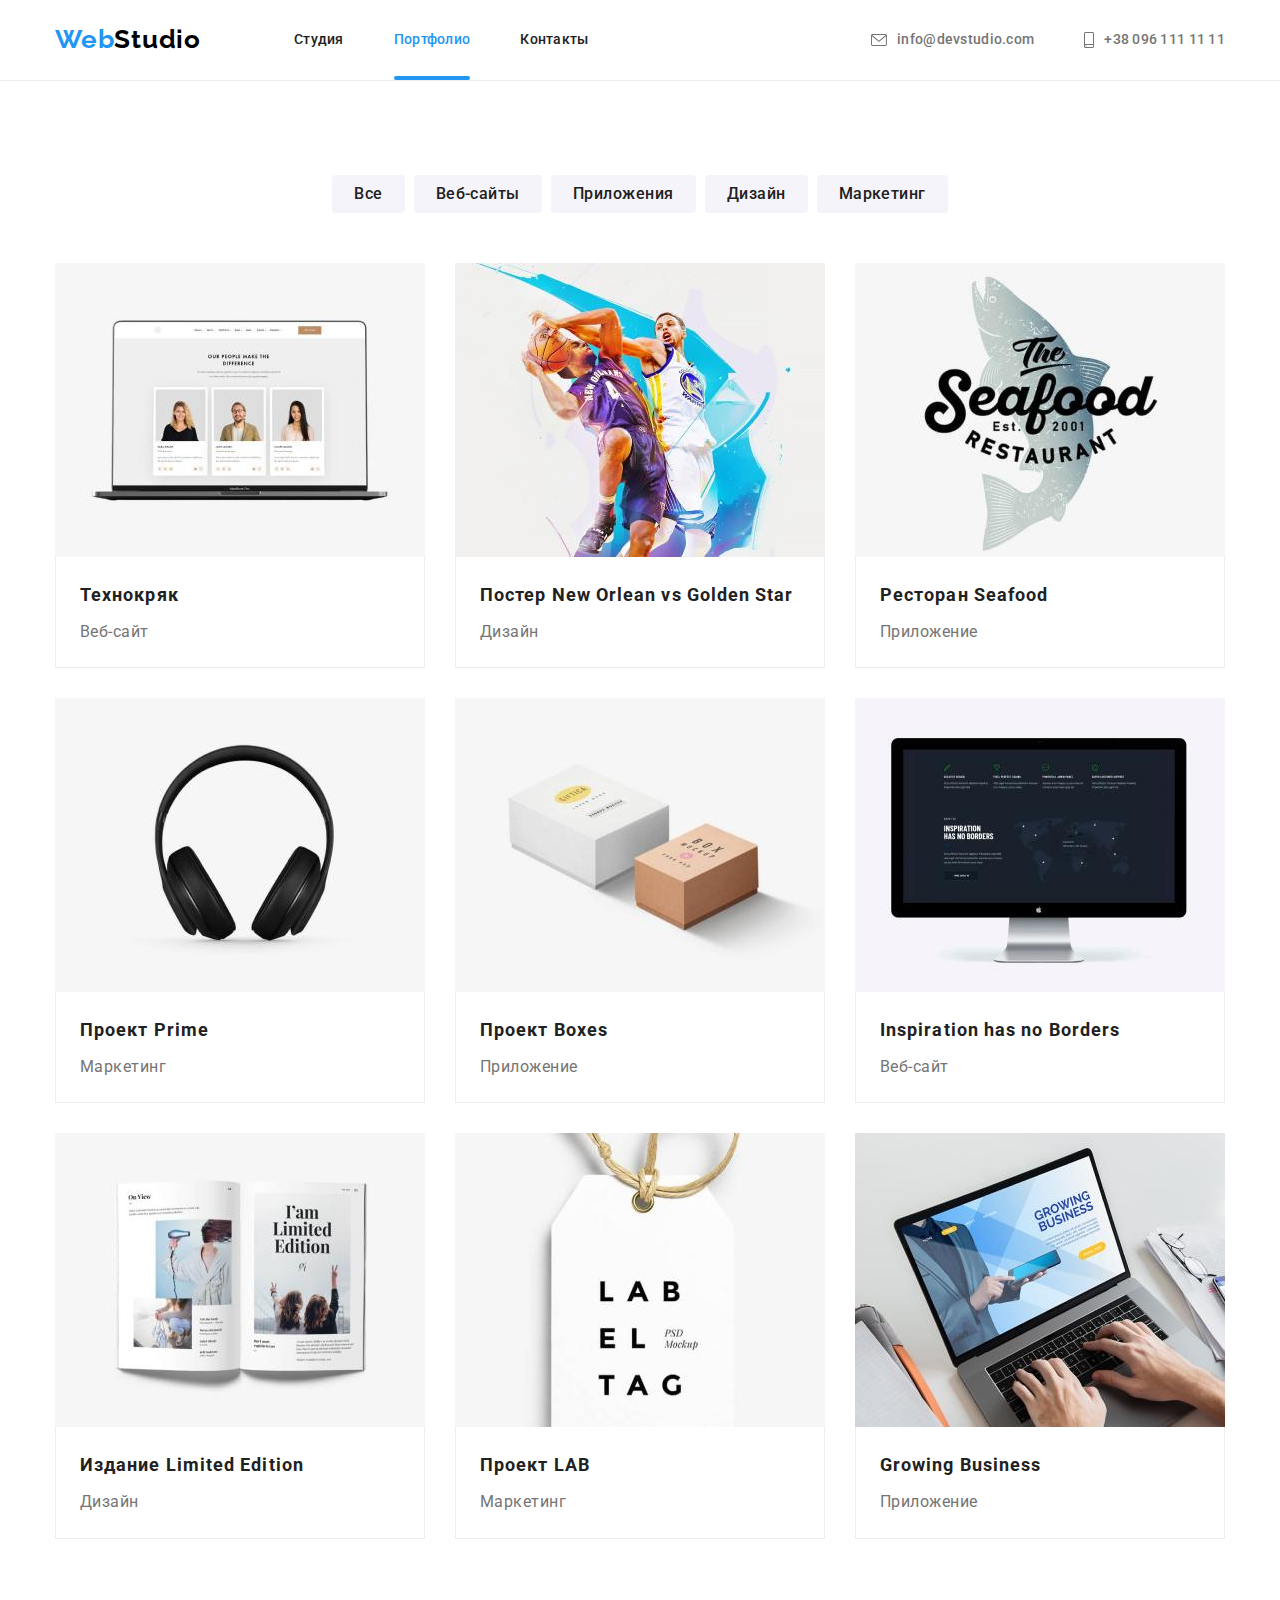
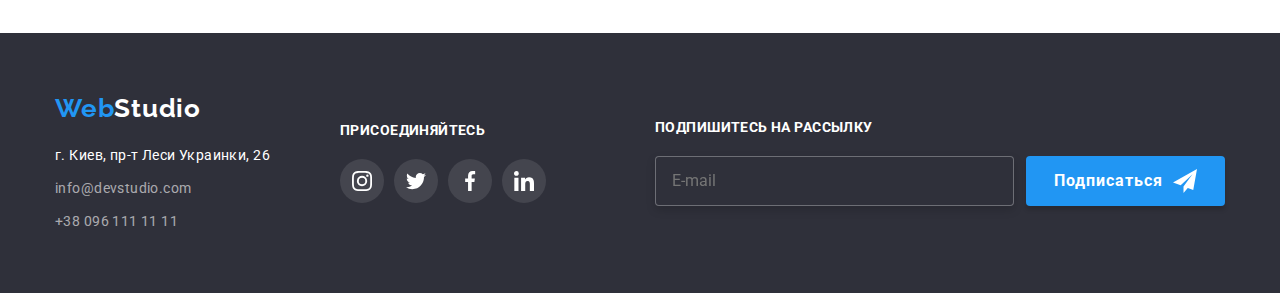
==== portfolio.html @ 4675b035 "create new repo" ====
<!DOCTYPE html>
<html lang="ru">
  <head>
    <meta charset="UTF-8" />
    <meta http-equiv="X-UA-Compatible" content="IE=edge" />
    <meta name="viewport" content="width=device-width, initial-scale=1.0" />
    <title>Портфолио</title>
    <link rel="preconnect" href="https://fonts.gstatic.com" />
    <link
      href="https://fonts.googleapis.com/css2?family=Raleway:wght@700&family=Roboto:wght@400;500;700;900&display=swap"
      rel="stylesheet"
    />
    <link
      rel="stylesheet"
      href="https://cdnjs.cloudflare.com/ajax/libs/modern-normalize/1.0.0/modern-normalize.min.css"
    />
    <link rel="stylesheet" href="./css/styles.css" />
  </head>

  <body>
    <!-- Шапка -->
    <header class="header">
      <!-- Логотип-посилання -->
      <div class="container header-container">
        <a class="logo" href="./index.html"
          ><span class="logo__span">Web</span>Studio</a
        >
        <!-- Навігаційна панель посиланнь -->
        <nav class="navigation">
          <ul class="navigation__list">
            <li class="navigation__item">
              <a class="navigation__link" href="./index.html">Студия</a>
            </li>
            <li class="navigation__item">
              <a
                class="navigation__link navigation__link__current"
                href="./portfolio.html"
                >Портфолио</a
              >
            </li>
            <li class="navigation__item">
              <a class="navigation__link" href="">Контакты</a>
            </li>
          </ul>
        </nav>
        <!-- список посиланнь на контакти -->
        <ul class="header-contacts__list">
          <li class="header-contacts__item">
            <a class="header-contacts__link" href="mailto:info@devstudio.com">
              <svg class="header-contacts__icon" width="16" height="12">
                <use href="./images/icons/icons.svg#icon-envelope"></use>
              </svg>
              info@devstudio.com
            </a>
          </li>
          <li class="header-contacts__item">
            <a class="header-contacts__link" href="tel:+380961111111">
              <svg class="header-contacts__icon" width="10" height="16">
                <use href="./images/icons/icons.svg#icon-smartphone"></use>
              </svg>
              +38 096 111 11 11
            </a>
          </li>
        </ul>
      </div>
    </header>
    <!-- Головний контент сторінки Портфоліо -->
    <main>
      <!-- Секція-Список фільтрів -->
      <section class="section">
        <div class="container">
          <h1 class="visually-hidden">Портфолио</h1>
          <h2 class="visually-hidden">Фильтры</h2>
          <ul class="filter-set">
            <li class="filter-set__item">
              <button type="button" class="filter-button">Все</button>
            </li>
            <li class="filter-set__item">
              <button type="button" class="filter-button">Веб-сайты</button>
            </li>
            <li class="filter-set__item">
              <button type="button" class="filter-button">Приложения</button>
            </li>
            <li class="filter-set__item">
              <button type="button" class="filter-button">Дизайн</button>
            </li>
            <li class="filter-set__item">
              <button type="button" class="filter-button">Маркетинг</button>
            </li>
          </ul>
          <h2 class="visually-hidden">Нашы продукты</h2>
          <ul class="products-set">
            <li class="products__card">
              <a class="products__link" href="">
                <div class="products__thumb">
                  <img
                    class="products__image"
                    src="./images/portfolio/products/product-1.jpg"
                    alt="Сайт на экране ноутбука"
                    width="370"
                    height="294"
                  />
                  <p class="products__overlay">
                    Технокряк это современная площадка распространения
                    коронавируса. Компании используют эту платформу для
                    цифрового шпионажа и атак на защищённые сервера конкурентов.
                  </p>
                </div>
                <div class="products__label">
                  <h3 class="products__title">Технокряк</h3>
                  <p class="products__text">Веб-сайт</p>
                </div>
              </a>
            </li>
            <li class="products__card">
              <a class="products__link" href="">
                <div class="products__thumb">
                  <img
                    class="products__image"
                    src="./images/portfolio/products/product-2.jpg"
                    alt="Игра в баскетбол"
                    width="370"
                    height="294"
                  />
                  <p class="products__overlay">
                    Lorem ipsum dolor, sit amet consectetur adipisicing elit.
                    Voluptas cumque blanditiis praesentium et aliquam error
                    dolor, voluptatum molestiae magnam?
                  </p>
                </div>
                <div class="products__label">
                  <h3 class="products__title">
                    Постер New Orlean vs Golden Star
                  </h3>
                  <p class="products__text">Дизайн</p>
                </div>
              </a>
            </li>
            <li class="products__card">
              <a class="products__link" href="">
                <div class="products__thumb">
                  <img
                    class="products__image"
                    src="./images/portfolio/products/product-3.jpg"
                    alt="Логотип ресторана морской еды"
                    width="370"
                    height="294"
                  />
                  <p class="products__overlay">
                    Lorem ipsum dolor, sit amet consectetur adipisicing elit.
                    Voluptas cumque blanditiis praesentium et aliquam error
                    dolor, voluptatum molestiae magnam?
                  </p>
                </div>
                <div class="products__label">
                  <h3 class="products__title">Ресторан Seafood</h3>
                  <p class="products__text">Приложение</p>
                </div>
              </a>
            </li>
            <li class="products__card">
              <a class="products__link" href="">
                <div class="products__thumb">
                  <img
                    class="products__image"
                    src="./images/portfolio/products/product-4.jpg"
                    alt="Чорные беспроводные наушники"
                    width="370"
                    height="294"
                  />
                  <p class="products__overlay">
                    Lorem ipsum dolor, sit amet consectetur adipisicing elit.
                    Voluptas cumque blanditiis praesentium et aliquam error
                    dolor, voluptatum molestiae magnam?
                  </p>
                </div>
                <div class="products__label">
                  <h3 class="products__title">Проект Prime</h3>
                  <p class="products__text">Маркетинг</p>
                </div>
              </a>
            </li>
            <li class="products__card">
              <a class="products__link" href="">
                <div class="products__thumb">
                  <img
                    class="products__image"
                    src="./images/portfolio/products/product-5.jpg"
                    alt="Большая белая коробка и маленькая коричневая коробка"
                    width="370"
                    height="294"
                  />
                  <p class="products__overlay">
                    Lorem ipsum dolor, sit amet consectetur adipisicing elit.
                    Voluptas cumque blanditiis praesentium et aliquam error
                    dolor, voluptatum molestiae magnam?
                  </p>
                </div>
                <div class="products__label">
                  <h3 class="products__title">Проект Boxes</h3>
                  <p class="products__text">Приложение</p>
                </div>
              </a>
            </li>
            <li class="products__card">
              <a class="products__link" href="">
                <div class="products__thumb">
                  <img
                    class="products__image"
                    src="./images/portfolio/products/product-6.jpg"
                    alt="Сайт на экране монитора"
                    width="370"
                    height="294"
                  />
                  <p class="products__overlay">
                    Lorem ipsum dolor, sit amet consectetur adipisicing elit.
                    Voluptas cumque blanditiis praesentium et aliquam error
                    dolor, voluptatum molestiae magnam?
                  </p>
                </div>
                <div class="products__label">
                  <h3 class="products__title">Inspiration has no Borders</h3>
                  <p class="products__text">Веб-сайт</p>
                </div>
              </a>
            </li>
            <li class="products__card">
              <a class="products__link" href="">
                <div class="products__thumb">
                  <img
                    class="products__image"
                    src="./images/portfolio/products/product-7.jpg"
                    alt="Пример дизайна на развороте книги"
                    width="370"
                    height="294"
                  />
                  <p class="products__overlay">
                    Lorem ipsum dolor, sit amet consectetur adipisicing elit.
                    Voluptas cumque blanditiis praesentium et aliquam error
                    dolor, voluptatum molestiae magnam?
                  </p>
                </div>
                <div class="products__label">
                  <h3 class="products__title">Издание Limited Edition</h3>
                  <p class="products__text">Дизайн</p>
                </div>
              </a>
            </li>
            <li class="products__card">
              <a class="products__link" href="">
                <div class="products__thumb">
                  <img
                    class="products__image"
                    src="./images/portfolio/products/product-8.jpg"
                    alt="Бирка с названием"
                    width="370"
                    height="294"
                  />
                  <p class="products__overlay">
                    Lorem ipsum dolor, sit amet consectetur adipisicing elit.
                    Voluptas cumque blanditiis praesentium et aliquam error
                    dolor, voluptatum molestiae magnam?
                  </p>
                </div>
                <div class="products__label">
                  <h3 class="products__title">Проект LAB</h3>
                  <p class="products__text">Маркетинг</p>
                </div>
              </a>
            </li>
            <li class="products__card">
              <a class="products__link" href="">
                <div class="products__thumb">
                  <img
                    class="products__image"
                    src="./images/portfolio/products/product-9.jpg"
                    alt="процес работы над дизайном на ноутбуке"
                    width="370"
                    height="294"
                  />
                  <p class="products__overlay">
                    Lorem ipsum dolor, sit amet consectetur adipisicing elit.
                    Voluptas cumque blanditiis praesentium et aliquam error
                    dolor, voluptatum molestiae magnam?
                  </p>
                </div>
                <div class="products__label">
                  <h3 class="products__title">Growing Business</h3>
                  <p class="products__text">Приложение</p>
                </div>
              </a>
            </li>
          </ul>
        </div>
      </section>
    </main>
    <footer class="footer">
      <div class="container footer-container">
        <div class="footer-address-container">
          <!-- Логотип-посилання -->
          <a class="logo footer-logo" href="./index.html">
            <span class="logo__span">Web</span>Studio
          </a>
          <!-- Контакти -->
          <address class="address">
            <!-- Поки список посиланнь на контакти -->
            <ul class="address__list">
              <li class="address__item">
                <p class="address__text">г. Киев, пр-т Леси Украинки, 26</p>
              </li>
              <li class="address__item">
                <a class="address__link" href="mailto:info@devstudio.com">
                  info@devstudio.com
                </a>
              </li>
              <li class="address__item">
                <a class="address__link" href="tel:+380961111111">
                  +38 096 111 11 11
                </a>
              </li>
            </ul>
          </address>
        </div>
        <div class="footer-socials-container">
          <b class="container__title">присоединяйтесь</b>
          <ul class="socials">
            <li class="socials__item">
              <a href="" class="socials__link footer-socials__link">
                <svg class="socials__icon" width="20" height="20">
                  <use href="./images/icons/icons.svg#icon-instagram"></use>
                </svg>
              </a>
            </li>
            <li class="socials__item">
              <a href="" class="socials__link footer-socials__link">
                <svg class="socials__icon" width="20" height="20">
                  <use href="./images/icons/icons.svg#icon-twitter"></use>
                </svg>
              </a>
            </li>
            <li class="socials__item">
              <a href="" class="socials__link footer-socials__link">
                <svg class="socials__icon" width="20" height="20">
                  <use href="./images/icons/icons.svg#icon-facebook"></use>
                </svg>
              </a>
            </li>
            <li class="socials__item">
              <a href="" class="socials__link footer-socials__link">
                <svg class="socials__icon" width="20" height="20">
                  <use href="./images/icons/icons.svg#icon-linkedin"></use>
                </svg>
              </a>
            </li>
          </ul>
        </div>
        <div class="footer-form-container">
          <b class="container__title">Подпишитесь на рассылку</b>
          <form class="footer-form">
            <input
              type="email"
              class="footer-form__input"
              name="email"
              placeholder="E-mail"
            />
            <button type="submit" class="main-button footer-submit-button">
              Подписаться
              <svg class="footer-submit-button__icon" width="24" height="24">
                <use href="./images/icons/icons.svg#icon-send"></use>
              </svg>
            </button>
          </form>
        </div>
      </div>
    </footer>
  </body>
</html>
---- css/styles.css ----
:root {
  --main-text-color: #212121;
  --main-bg-color: #ffffff;
  --accent-color: #2196f3;
  --secondary-text-color: #757575;
  --grid-list-item-margin: 15px;
}
body {
  font-family: 'Roboto', sans-serif;
  background-color: var(--main-bg-color);
  color: var(--main-text-color);
}
.visually-hidden {
  position: absolute;
  width: 1px;
  height: 1px;
  margin: -1px;
  padding: 0;
  clip: rect(0 0 0 0);
}
.container {
  max-width: 1200px;
  margin: 0 auto;
  padding: 0 15px;
}
.section {
  margin: 0;
  padding: 94px 0;
}
/* index.html */
/* Шапка */
.header {
  border-bottom: 1px solid #ececec;
  margin: 0;
  padding: 0;
}
.header-container {
  display: flex;
  align-items: center;
}
.logo {
  display: block;
  font-family: Raleway;
  font-weight: bold;
  font-size: 26px;
  line-height: 1.2;
  letter-spacing: 0.03em;
  color: #000000;
  text-decoration: none;
}
.logo__span {
  color: var(--accent-color);
}
.navigation {
  margin: 0 0 0 93px;
}
.navigation__list {
  list-style: none;
  display: flex;
  margin: 0;
  padding: 0;
}
.navigation__item {
  position: relative;
  margin: 0 50px 0 0;
}
.navigation__item:last-child {
  margin: 0;
}
.navigation__link {
  display: block;
  padding: 32px 0;
  font-weight: 500;
  font-size: 14px;
  line-height: 1.14;
  letter-spacing: 0.02em;
  text-decoration: none;
  color: inherit;
  transition: color 250ms cubic-bezier(0.4, 0, 0.2, 1);
}
.navigation__link::after {
  content: '';
  position: absolute;
  left: 0;
  bottom: 0;
  display: block;
  height: 4px;
  width: 100%;
  background-color: var(--accent-color);
  border: transparent;
  border-radius: 2px;
  opacity: 0;
}
.navigation__link:hover,
.navigation__link:focus {
  color: var(--accent-color);
}
.navigation__link__current,
.navigation__link__current::after {
  color: var(--accent-color);
  opacity: 1;
}
.header-contacts__list {
  list-style: none;
  display: flex;
  margin: 0 0 0 auto;
  padding: 0;
}
.header-contacts__item {
  margin: 0 50px 0 0;
}
.header-contacts__item:last-child {
  margin: 0;
}
.header-contacts__link {
  display: flex;
  align-items: center;
  padding: 31px 0;
  font-style: normal;
  font-weight: 500;
  font-size: 14px;
  line-height: 1.14;
  letter-spacing: 0.02em;
  text-decoration: none;
  color: var(--secondary-text-color);
  fill: var(--secondary-text-color);
  transition: color 250ms cubic-bezier(0.4, 0, 0.2, 1),
    fill 250ms cubic-bezier(0.4, 0, 0.2, 1);
}
.header-contacts__icon {
  display: block;
  margin: 0 10px 0 0;
}
.header-contacts__link:hover,
.header-contacts__link:focus {
  color: var(--accent-color);
  fill: var(--accent-color);
}
/* Головний контент сторінки index.html */
/* Секція-Герой */
.section-hero {
  padding: 200px 0;
  max-width: 1600px;
  margin: 0 auto;
  background-color: #c4c4c4;
  background-image: linear-gradient(
      to right,
      rgba(47, 48, 58, 0.4),
      rgba(47, 48, 58, 0.4)
    ),
    url('../images/index/bg-Img.jpg');
  background-repeat: no-repeat;
  background-size: cover;
  background-position: center;
}
.section-hero__title {
  max-width: calc(100% / 1.72);
  margin: 0 auto 30px auto;
  font-weight: 900;
  font-size: 44px;
  line-height: 1.364;
  text-align: center;
  letter-spacing: 0.06em;
  text-transform: uppercase;
  color: var(--main-bg-color);
}
.main-button {
  cursor: pointer;
  display: block;
  margin: 0 auto;
  padding: 10px 32px;
  background: var(--accent-color);
  font-weight: bold;
  font-size: 16px;
  line-height: 1.9;
  text-align: center;
  letter-spacing: 0.06em;
  color: var(--main-bg-color);
  border: transparent;
  box-shadow: 0px 4px 4px rgba(0, 0, 0, 0.15);
  border-radius: 4px;
  transition: background 250ms cubic-bezier(0.4, 0, 0.2, 1);
}
.main-button:hover,
.main-button:focus {
  background: #188ce8;
}
/* Секція-Переваги */
.advantages {
  padding: 94px 0 47px 0;
}
.advantages-set {
  list-style: none;
  display: flex;
  align-items: center;
  justify-content: center;
  margin: calc(-1 * var(--grid-list-item-margin));
  padding: 0;
}
.advantages__item {
  margin: var(--grid-list-item-margin);
  max-width: calc(100% / 4 - (2 * var(--grid-list-item-margin)));
}
.advantages__thumb {
  height: 120px;
  margin: 0 0 30px 0;
  padding: 25px 0;
  background: #f5f4fa;
  border-radius: 4px;
}
.advantages__icon {
  display: block;
  margin: 0 auto;
}
.advantages__label {
  font-weight: bold;
  font-size: 14px;
  line-height: 1.143;
  letter-spacing: 0.03em;
  text-transform: uppercase;
  margin: 0 0 10px 0;
}
.advantages__text {
  font-weight: normal;
  font-size: 14px;
  line-height: 1.71;
  letter-spacing: 0.03em;
  color: var(--secondary-text-color);
  margin: 0;
}
/* Заголовки двох секцій "Що ми робимо" та "Наша команда" */
.section__title {
  margin: 0 0 50px 0;
  font-weight: bold;
  font-size: 36px;
  line-height: 1.2;
  text-align: center;
  letter-spacing: 0.03em;
}
/* Секція-Що ми робимо */
.about-us {
  padding: 47px 0 94px 0;
}
.about-us-set {
  display: flex;
  align-items: center;
  justify-content: center;
  margin: calc(-1 * var(--grid-list-item-margin));
  padding: 0;
  list-style: none;
}
.about-us__item {
  margin: var(--grid-list-item-margin);
  max-width: calc(100% / 3 - (2 * var(--grid-list-item-margin)));
}
.about-us__thumb {
  position: relative;
}
.about-us__iamge {
  display: block;
  max-width: 100%;
  align-self: center;
}
.about-us__text {
  position: absolute;
  width: 100%;
  left: 0;
  bottom: 0;
  margin: 0;
  padding: 27px 0;
  font-weight: bold;
  font-size: 14px;
  line-height: 1.14;
  text-align: center;
  letter-spacing: 0.03em;
  text-transform: uppercase;
  color: var(--main-bg-color);
  background: rgba(47, 48, 58, 0.8);
}
/* Секція-Наша команда */
.our-team {
  background: #f5f4fa;
}
.our-team-cards-set {
  list-style: none;
  display: flex;
  align-items: center;
  justify-content: center;
  margin: calc(-1 * var(--grid-list-item-margin));
  padding: 0;
}
.our-team__card {
  margin: var(--grid-list-item-margin);
  max-width: calc(100% / 4 - (2 * var(--grid-list-item-margin)));
  background: var(--main-bg-color);
  box-shadow: 0px 1px 3px rgba(0, 0, 0, 0.12), 0px 1px 1px rgba(0, 0, 0, 0.14),
    0px 2px 1px rgba(0, 0, 0, 0.2);
  border-radius: 0px 0px 4px 4px;
}
.our-team__image {
  display: block;
  max-width: 100%;
  margin: 0;
}
.our-team__label {
  margin: 0;
  padding: 30px 32px;
}
.our-team__name {
  margin: 0 0 10px 0;
  font-weight: 500;
  font-size: 16px;
  line-height: 1.2;
  text-align: center;
  letter-spacing: 0.03em;
}
.our-team__job {
  margin: 0 0 16px 0;
  font-weight: normal;
  font-size: 16px;
  line-height: 1.2;
  text-align: center;
  letter-spacing: 0.03em;
  color: var(--secondary-text-color);
}
.socials {
  display: flex;
  margin: -5px;
  padding: 0;
  align-items: center;
  justify-content: center;
  list-style: none;
}
.socials__item {
  margin: 5px;
}
.socials__link {
  display: block;
  margin: 0;
  padding: 12px;
  border-radius: 50%;
  fill: #afb1b8;
  transition: background 250ms cubic-bezier(0.4, 0, 0.2, 1),
    fill 250ms cubic-bezier(0.4, 0, 0.2, 1);
}
.socials__icon {
  display: block;
}
.socials__link:hover,
.socials__link:focus {
  background: var(--accent-color);
  fill: var(--main-bg-color);
}
/* Секція-Постійні клієнти */
.clients-set {
  display: flex;
  align-items: center;
  justify-content: center;
  margin: calc(-1 * var(--grid-list-item-margin));
  padding: 0;
  list-style: none;
}
.clients__item {
  margin: var(--grid-list-item-margin);
  width: calc(100% / 6 - (2 * var(--grid-list-item-margin)));
}
.clients__link {
  display: flex;
  height: 90px;
  margin: 0;
  align-items: center;
  justify-content: center;
  border: 1px solid #afb1b8;
  border-radius: 4px;
  fill: #afb1b8;
  transition: border-color 250ms cubic-bezier(0.4, 0, 0.2, 1),
    fill 250ms cubic-bezier(0.4, 0, 0.2, 1);
}
.clients__logo {
  display: block;
}
.clients__link:hover,
.clients__link:focus {
  fill: var(--accent-color);
  border-color: var(--accent-color);
}
/* portfolio.html*/
/* Секція-Фільтри */
.filter-set {
  display: flex;
  align-items: center;
  justify-content: center;
  margin: 0 0 50px 0;
  padding: 0;
  list-style: none;
}
.filter-set__item {
  margin: 0 9px 0 0;
  padding: 0;
}
.filter-set__item:last-child {
  margin: 0;
}
.filter-button {
  display: block;
  padding: 6px 22px;
  cursor: pointer;
  background: #f5f4fa;
  color: inherit;
  border: transparent;
  border-radius: 4px;
  font-weight: 500;
  font-size: 16px;
  line-height: 1.6;
  text-align: center;
  letter-spacing: 0.03em;
  transition: background 250ms cubic-bezier(0.4, 0, 0.2, 1),
    color 250ms cubic-bezier(0.4, 0, 0.2, 1),
    box-shadow 250ms cubic-bezier(0.4, 0, 0.2, 1);
}
.filter-button:hover,
.filter-button:focus {
  background: var(--accent-color);
  color: var(--main-bg-color);
  box-shadow: 0px 3px 1px rgba(0, 0, 0, 0.1), 0px 1px 2px rgba(0, 0, 0, 0.08),
    0px 2px 2px rgba(0, 0, 0, 0.12);
}
/* Секція-Наші продукти */
.products-set {
  display: flex;
  flex-wrap: wrap;
  align-items: center;
  justify-content: center;
  margin: calc(-1 * var(--grid-list-item-margin));
  padding: 0;
  list-style: none;
}
.products__card {
  margin: var(--grid-list-item-margin);
  max-width: calc(100% / 3 - (2 * var(--grid-list-item-margin)));
}
.products__link {
  display: block;
  text-decoration: none;
  color: inherit;
  transition: box-shadow 250ms cubic-bezier(0.4, 0, 0.2, 1);
}
.products__thumb {
  position: relative;
  height: 100%;
  width: 100%;
  overflow: hidden;
}
.products__image {
  display: block;
  align-items: center;
  max-width: 100%;
}
.products__overlay {
  position: absolute;
  top: 0;
  left: 0;
  margin: 0;
  height: 100%;
  width: 100%;
  padding: 63px 24px;
  font-size: 18px;
  line-height: 1.56;
  letter-spacing: 0.03em;
  color: #ffffff;
  background: rgba(33, 150, 243, 0.9);
  opacity: 0;
  transform: translateY(100%);
  transition: transform 250ms cubic-bezier(0.4, 0, 0.2, 1),
    opacity 250ms cubic-bezier(0.4, 0, 0.2, 1);
}
.products__label {
  padding: 20px 24px;
  border: 1px solid #eeeeee;
  border-top: none;
}
.products__title {
  margin: 0 0 4px 0;
  font-weight: bold;
  font-size: 18px;
  line-height: 2;
  letter-spacing: 0.06em;
}
.products__text {
  margin: 0;
  font-weight: normal;
  font-size: 16px;
  line-height: 1.9;
  letter-spacing: 0.03em;
  color: var(--secondary-text-color);
}

.products__link:hover,
.products__link:focus {
  box-shadow: 0px 1px 1px rgba(0, 0, 0, 0.12), 0px 4px 4px rgba(0, 0, 0, 0.06),
    1px 4px 6px rgba(0, 0, 0, 0.16);
}
.products__link:hover .products__overlay,
.products__link:focus .products__overlay {
  opacity: 1;
  transform: translateY(0);
}
/* Підвал */
.footer {
  background-color: #2f303a;
  margin: 0;
  padding: 60px 0;
}
.footer-container {
  display: flex;
  align-items: center;
}
.footer-logo {
  margin: 0 0 20px 0;
  color: var(--main-bg-color);
}
.address__list {
  list-style: none;
  margin: 0;
  padding: 0;
}
.address__item {
  color: var(--main-bg-color);
  font-style: normal;
  font-weight: normal;
  font-size: 14px;
  line-height: 1.7;
  letter-spacing: 0.03em;
}
.address__item {
  margin: 0 0 9px 0;
}
.address__item:last-child {
  margin: 0;
}
.address__text {
  margin: 0;
}
.address__link {
  display: block;
  text-decoration: none;
  color: rgba(255, 255, 255, 0.6);
}
.footer-socials-container {
  margin: 0 0 0 70px;
  align-items: center;
  justify-content: flex-start;
}
.container__title {
  display: block;
  margin: 0 0 20px 0;
  padding: 0;
  font-weight: bold;
  font-size: 14px;
  line-height: 1.14;
  letter-spacing: 0.03em;
  text-transform: uppercase;
  color: var(--main-bg-color);
}
.footer-socials__link {
  background: rgba(255, 255, 255, 0.1);
  fill: var(--main-bg-color);
  transition: background 250ms cubic-bezier(0.4, 0, 0.2, 1);
}
.footer-socials__link:hover,
.footer-socials__link:focus {
  background: var(--accent-color);
}
.footer-form-container {
  display: block;
  width: 570px;
  margin: 0 0 0 auto;
}
.footer-form {
  display: flex;
  align-items: center;
}
.footer-form__input {
  display: block;
  padding: 15px 16px;
  width: 100%;
  margin: 0 12px 0 0;
  color: var(--main-bg-color);
  background-color: #2f303a;
  border: 1px solid rgba(255, 255, 255, 0.3);
  box-sizing: border-box;
  filter: drop-shadow(0px 4px 4px rgba(0, 0, 0, 0.15));
  border-radius: 4px;
}
.footer-form__input:placeholder-shown {
  color: rgba(255, 255, 255, 0.6);
}
.footer-submit-button {
  display: flex;
  align-items: center;
  text-align: center;
  margin: 0;
  padding: 10px 28px;
  letter-spacing: 0.06em;
  color: #ffffff;
}
.footer-submit-button__icon {
  display: block;
  margin: 0 0 0 10px;
  fill: var(--main-bg-color);
}
/* Бекдроп */
.backdrop {
  position: fixed;
  top: 0;
  left: 0;
  height: 100%;
  width: 100%;
  background: rgba(0, 0, 0, 0.2);
  opacity: 1;
  transition: opacity 250ms cubic-bezier(0.4, 0, 0.2, 1);
}
.backdrop.is-hidden {
  opacity: 0;
  pointer-events: none;
}
.backdrop.is-hidden .modal {
  transform: translate(-50%, -50%) scale(0.8);
}
/* Модальне вікно */
.modal {
  position: absolute;
  top: 50%;
  left: 50%;
  transform: translate(-50%, -50%) scale(1);
  height: 581px;
  width: 528px;
  background-color: var(--main-bg-color);
  box-shadow: 0px 1px 3px rgba(0, 0, 0, 0.12), 0px 1px 1px rgba(0, 0, 0, 0.14),
    0px 2px 1px rgba(0, 0, 0, 0.2);
  border-radius: 4px;
  transition: transform 250ms cubic-bezier(0.4, 0, 0.2, 1);
}
/* Форма */
.modal-form {
  margin: 0;
  padding: 40px;
}
.modal-form__title {
  display: block;
  margin: 0 0 12px 0;
  font-size: 20px;
  line-height: 1.15;
  text-align: center;
  letter-spacing: 0.03em;
}
.modal-form__field {
  position: relative;
  display: flex;
  margin: 0 0 10px 0;
  flex-direction: column;
}
.modal-form__label {
  margin: 0 0 4px 0;
  font-size: 12px;
  line-height: 1.17;
  letter-spacing: 0.01em;
  color: var(--secondary-text-color);
}
.modal-form__input {
  height: 40px;
  padding: 0 0 0 42px;
  border: 1px solid rgba(33, 33, 33, 0.2);
  border-radius: 4px;
  transition: border-color 250ms cubic-bezier(0.4, 0, 0.2, 1);
}
.modal-form__icon {
  position: absolute;
  display: block;
  top: 29px;
  left: 12px;
  fill: currentColor;
  transition: fill 250ms cubic-bezier(0.4, 0, 0.2, 1);
}
.modal-form__comment {
  margin: 0 0 20px 0;
}
.modal-form__text-area {
  display: block;
  resize: none;
  height: 120px;
  padding: 12px 16px;
  border: 1px solid rgba(33, 33, 33, 0.2);
  border-radius: 4px;
  transition: border-color 250ms cubic-bezier(0.4, 0, 0.2, 1);
}
.modal-form__text-area:placeholder-shown {
  font-size: 14px;
  line-height: 1.14;
  letter-spacing: 0.01em;
  color: rgba(117, 117, 117, 0.5);
}
.agreement {
  display: flex;
  flex-direction: row;
  align-items: center;
  margin: 0px 0 30px 0;
  padding: 0 12px;
}
.agreement__checkbox {
  position: absolute;
  width: 1px;
  height: 1px;
  margin: -1px;
  padding: 0;
  clip: rect(0 0 0 0);
}
.agreement__icon {
  display: block;
  margin: 0 7px 0 0;
  padding: 0;
  background-color: transparent;
  fill: transparent;
  border: 2px solid var(--main-text-color);
  border-radius: 2px;
  transition: fill 250ms cubic-bezier(0.4, 0, 0.2, 1),
    backgroung-color 250ms cubic-bezier(0.4, 0, 0.2, 1);
}
.agreement__label {
  display: block;
  margin: 0;
  font-size: 14px;
  line-height: 1.71;
  letter-spacing: 0.03em;
  color: var(--secondary-text-color);
}
.agreement__link {
  color: var(--accent-color);
}
.modal-form__field:hover .modal-form__input {
  border: 1px solid var(--accent-color);
}
.modal-form__field:hover .modal-form__icon {
  fill: var(--accent-color);
}
.modal-form__input:focus,
.modal-form__text-area:focus {
  border: 1px solid var(--accent-color);
  outline: transparent;
}
.modal-form__input:focus ~ .modal-form__icon {
  fill: var(--accent-color);
}
.agreement__checkbox:checked + .agreement__icon {
  background-color: var(--accent-color);
  fill: var(--main-bg-color);
  border: transparent;
}
.modal-submit-button {
  padding: 10px 55px;
}
/* Кнопка "закрити" */
.close-button {
  position: absolute;
  top: 8px;
  right: 8px;
  padding: 5px;
  cursor: pointer;
  background-color: var(--main-bg-color);
  border: 1px solid rgba(0, 0, 0, 0.1);
  border-radius: 50%;
  transition: fill 250ms cubic-bezier(0.4, 0, 0.2, 1);
}
.close-button__icon {
  display: block;
}
.close-button:focus,
.close-button:hover {
  fill: var(--accent-color);
}
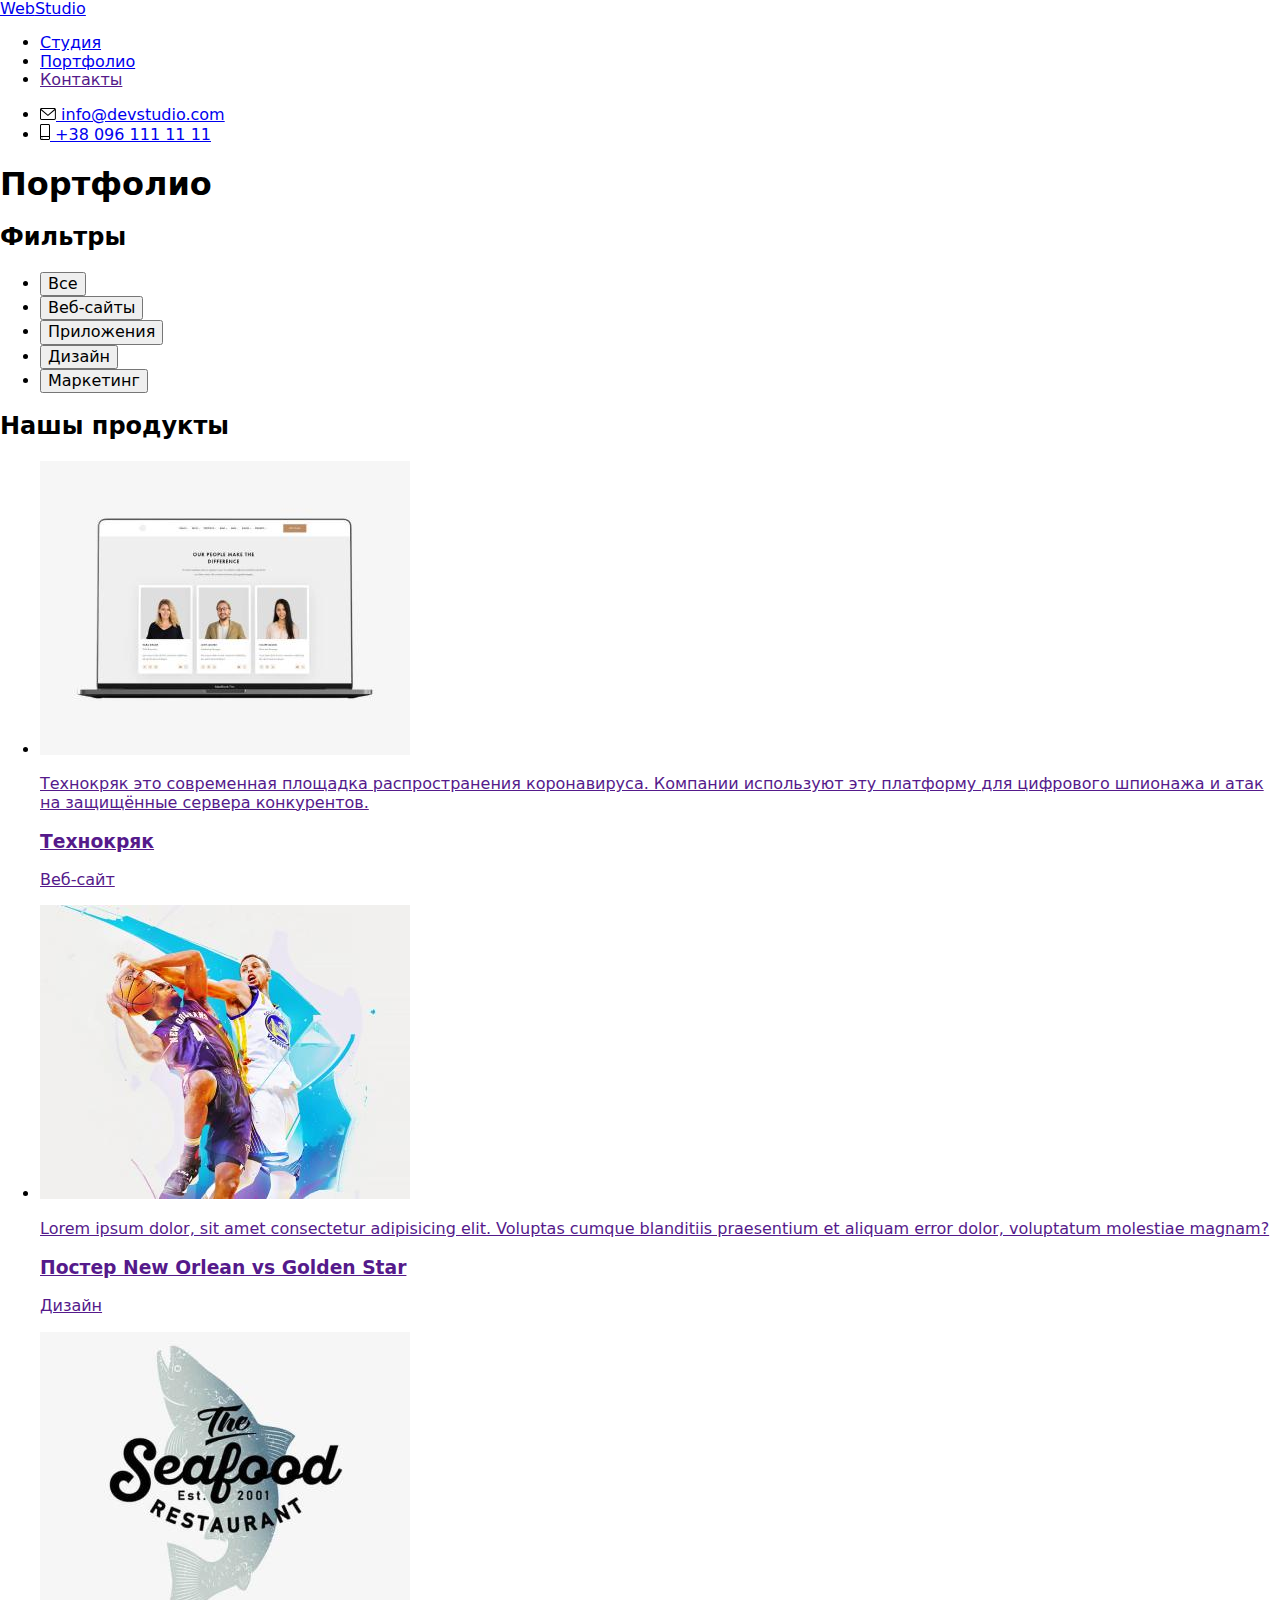
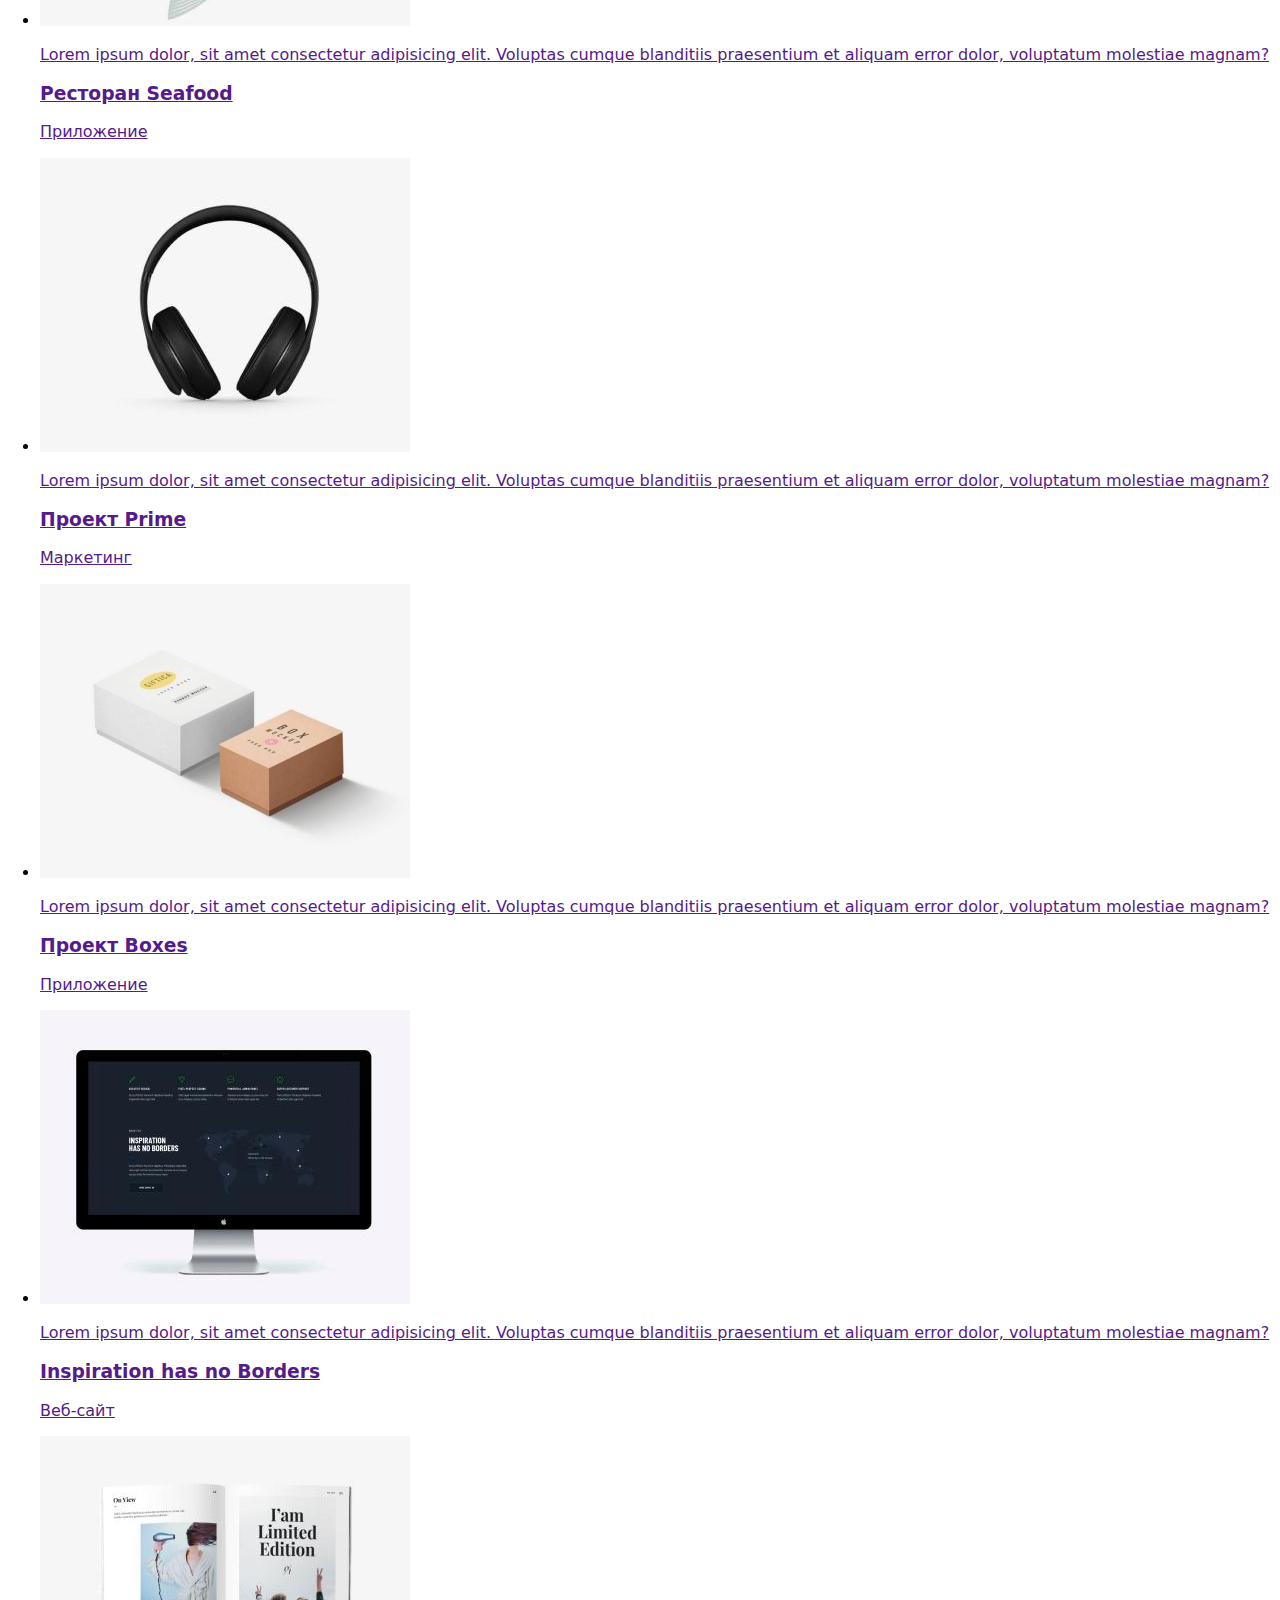
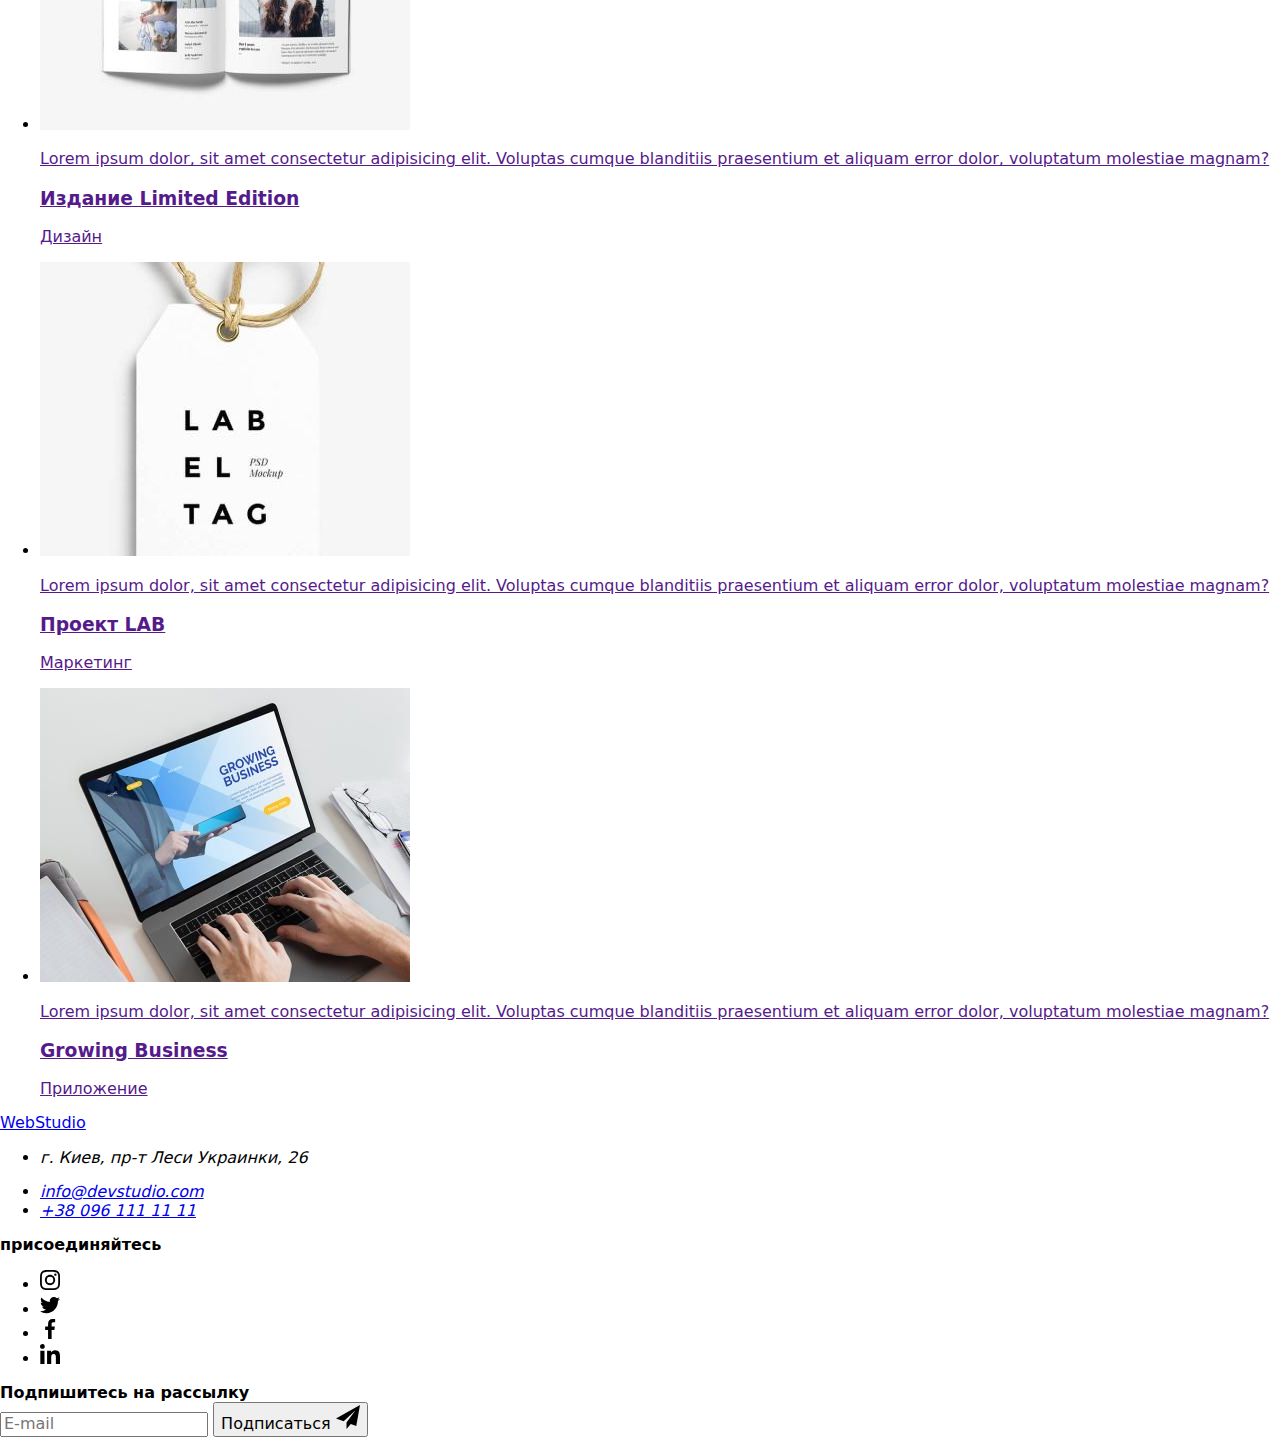
==== commit 7907232b: "prepare for sass refactoring" ====
--- a/portfolio.html
+++ b/portfolio.html
@@ -14,7 +14,7 @@
       rel="stylesheet"
       href="https://cdnjs.cloudflare.com/ajax/libs/modern-normalize/1.0.0/modern-normalize.min.css"
     />
-    <link rel="stylesheet" href="./css/styles.css" />
+    <link rel="stylesheet" href="./css/main.min.css" />
   </head>
 
   <body>
@@ -33,7 +33,7 @@
             </li>
             <li class="navigation__item">
               <a
-                class="navigation__link navigation__link__current"
+                class="navigation__link navigation__link--current"
                 href="./portfolio.html"
                 >Портфолио</a
               >
--- a/css/main.min.css
+++ b/css/main.min.css
@@ -0,0 +1,2 @@
+
+/*# sourceMappingURL=main.min.css.map *//*# sourceMappingURL=main.min.css.map */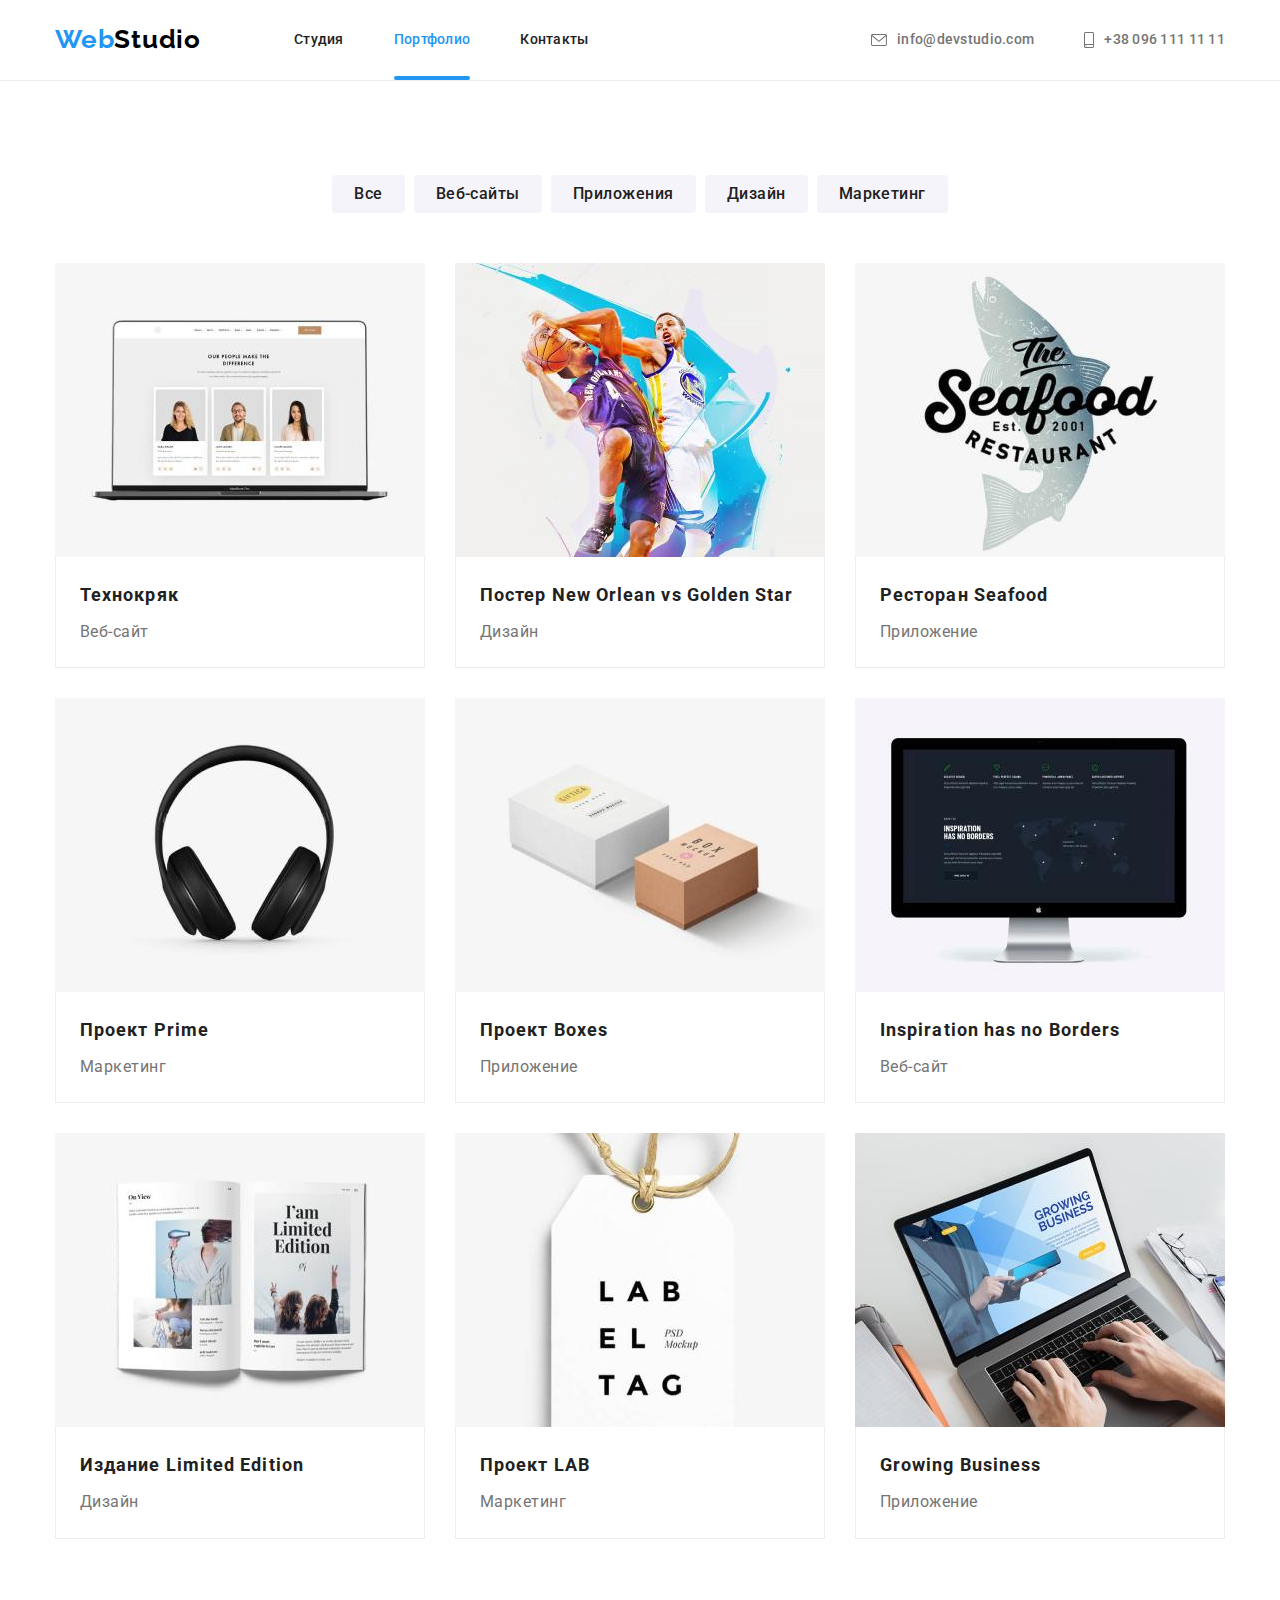
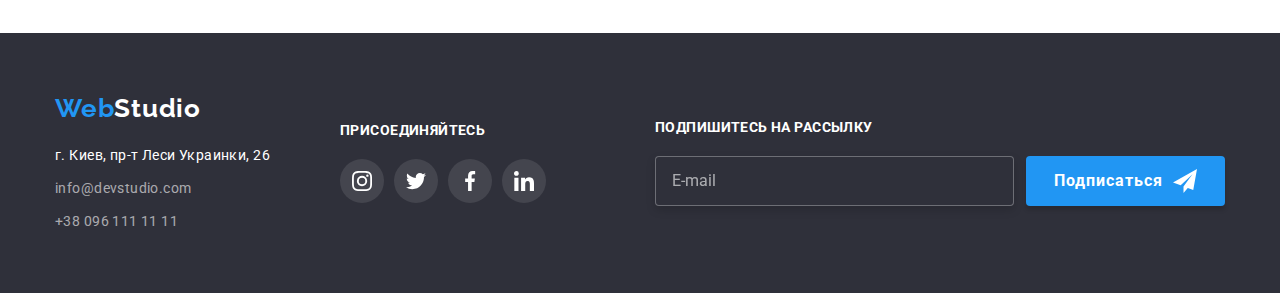
==== commit aa37df26: "added sass" ====
--- a/portfolio.html
+++ b/portfolio.html
@@ -23,7 +23,7 @@
       <!-- Логотип-посилання -->
       <div class="container header-container">
         <a class="logo" href="./index.html"
-          ><span class="logo__span">Web</span>Studio</a
+          ><span class="logo logo--accented">Web</span>Studio</a
         >
         <!-- Навігаційна панель посиланнь -->
         <nav class="navigation">
@@ -299,7 +299,7 @@
         <div class="footer-address-container">
           <!-- Логотип-посилання -->
           <a class="logo footer-logo" href="./index.html">
-            <span class="logo__span">Web</span>Studio
+            <span class="logo logo--accented">Web</span>Studio
           </a>
           <!-- Контакти -->
           <address class="address">
@@ -323,7 +323,7 @@
         </div>
         <div class="footer-socials-container">
           <b class="container__title">присоединяйтесь</b>
-          <ul class="socials">
+          <ul class="socials footer-socials">
             <li class="socials__item">
               <a href="" class="socials__link footer-socials__link">
                 <svg class="socials__icon" width="20" height="20">
--- a/css/main.min.css
+++ b/css/main.min.css
@@ -1,2 +1 @@
-
-/*# sourceMappingURL=main.min.css.map *//*# sourceMappingURL=main.min.css.map */+body{font-family:"Roboto",sans-serif;background-color:#fff;color:#212121}h1,h2,h3,h4,h6,h6{display:block;margin:0;padding:0}p{display:block;margin:0;padding:0}ul,ol{list-style:none;margin:0;padding:0}a{display:block;text-decoration:none}img,svg{display:block}button{display:block;cursor:pointer}label,input,textarea{display:block}.visually-hidden{position:absolute;width:1px;height:1px;margin:-1px;padding:0;clip:rect(0 0 0 0)}.section{margin:0;padding:94px 0}.section__title{margin:0 0 50px 0;font-weight:bold;font-size:36px;line-height:1.2;text-align:center;letter-spacing:.03em}.container{max-width:1200px;margin:0 auto;padding:0 15px}.header{margin:0;padding:0;border-bottom:1px solid #ececec}.header-container{display:flex;align-items:center}.logo{padding:24px 0;font-family:"Raleway",sans-serif;font-weight:bold;font-size:26px;line-height:1.2;letter-spacing:.03em;color:#000}.logo--accented{color:#2196f3}.navigation{margin:0 0 0 93px}.navigation__list{display:flex;margin:0;padding:0}.navigation__item{position:relative;margin:0 50px 0 0}.navigation__item:last-child{margin:0}.navigation__link{padding:32px 0;font-weight:500;font-size:14px;line-height:1.14;letter-spacing:.02em;color:#212121;transition:color 250ms cubic-bezier(0.4, 0, 0.2, 1)}.navigation__link::after{content:"";position:absolute;left:0;bottom:0;display:block;height:4px;width:100%;background-color:#2196f3;border:transparent;border-radius:2px;opacity:0}.navigation__link:hover,.navigation__link:focus{color:#2196f3}.navigation__link--current,.navigation__link--current::after{color:#2196f3;opacity:1}.header-contacts__list{display:flex;margin:0 0 0 auto}.header-contacts__item{margin:0 50px 0 0}.header-contacts__item:last-child{margin:0}.header-contacts__link{display:flex;align-items:center;padding:31px 0;font-style:normal;font-weight:500;font-size:14px;line-height:1.14;letter-spacing:.02em;color:#757575;fill:#757575;transition:color 250ms cubic-bezier(0.4, 0, 0.2, 1),fill 250ms cubic-bezier(0.4, 0, 0.2, 1)}.header-contacts__link:hover,.header-contacts__link:focus{color:#2196f3;fill:#2196f3}.header-contacts__icon{margin:0 10px 0 0}.section-hero{padding:200px 0;max-width:1600px;margin:0 auto;background-color:#c4c4c4;background-image:linear-gradient(to right, rgba(47, 48, 58, 0.4), rgba(47, 48, 58, 0.4)),url("../images/index/bg-Img.jpg");background-repeat:no-repeat;background-size:cover;background-position:center}.section-hero__title{margin:0 auto 30px auto;padding:0 237px;font-weight:900;font-size:44px;line-height:1.364;text-align:center;letter-spacing:.06em;text-transform:uppercase;color:#fff}.main-button{margin:0 auto;padding:10px 32px;background:#2196f3;font-weight:bold;font-size:16px;line-height:1.9;text-align:center;letter-spacing:.06em;color:#fff;border:transparent;box-shadow:0px 4px 4px rgba(0,0,0,.15);border-radius:4px;transition:background 250ms cubic-bezier(0.4, 0, 0.2, 1)}.main-button:hover,.main-button:focus{background-color:#188ce8}.advantages{padding:94px 0 47px 0}.advantages-set{display:flex;align-items:center;justify-content:center;margin:-15px}.advantages__item{margin:15px;max-width:270px}.advantages__thumb{height:120px;margin:0 0 30px 0;padding:25px 0;background-color:#f5f4fa;border-radius:4px}.advantages__icon{margin:0 auto}.advantages__label{font-weight:bold;font-size:14px;line-height:1.143;letter-spacing:.03em;text-transform:uppercase;margin:0 0 10px 0}.advantages__text{font-weight:normal;font-size:14px;line-height:1.71;letter-spacing:.03em;color:#757575;margin:0}.about-us{padding:47px 0 94px 0}.about-us-set{display:flex;align-items:center;justify-content:center;margin:-15px}.about-us__item{margin:15px;max-width:370px}.about-us__thumb{position:relative}.about-us__text{position:absolute;width:100%;left:0;bottom:0;margin:0;padding:27px 0;font-weight:bold;font-size:14px;line-height:1.14;text-align:center;letter-spacing:.03em;text-transform:uppercase;color:#fff;background:rgba(47,48,58,.8)}.our-team{background:#f5f4fa}.our-team-cards-set{display:flex;align-items:center;justify-content:center;margin:-15px}.our-team__card{margin:15px;max-width:270px;background-color:#fff;box-shadow:0px 1px 3px rgba(0,0,0,.12),0px 1px 1px rgba(0,0,0,.14),0px 2px 1px rgba(0,0,0,.2);border-radius:0px 0px 4px 4px}.our-team__label{margin:0;padding:30px 32px}.our-team__name{margin:0 0 10px 0;font-weight:500;font-size:16px;line-height:1.2;text-align:center;letter-spacing:.03em}.our-team__job{margin:0 0 16px 0;font-weight:normal;font-size:16px;line-height:1.2;text-align:center;letter-spacing:.03em;color:#757575}.socials{display:flex;margin:-5px;align-items:center;justify-content:center}.socials__item{margin:5px}.socials__link{padding:12px;border-radius:50%;fill:#afb1b8;transition:background 250ms cubic-bezier(0.4, 0, 0.2, 1),fill 250ms cubic-bezier(0.4, 0, 0.2, 1)}.socials__link:hover,.socials__link:focus{background-color:#2196f3;fill:#fff}.clients-set{display:flex;align-items:center;justify-content:center;margin:-15px}.clients__item{margin:15px;width:170px}.clients__link{display:flex;height:90px;align-items:center;justify-content:center;border:1px solid #afb1b8;border-radius:4px;fill:#afb1b8;transition:border-color 250ms cubic-bezier(0.4, 0, 0.2, 1),fill 250ms cubic-bezier(0.4, 0, 0.2, 1)}.clients__link:hover,.clients__link:focus{fill:#2196f3;border-color:#2196f3}.filter-set{display:flex;align-items:center;justify-content:center;margin:0 0 50px 0}.filter-set__item{margin:0 9px 0 0}.filter-set__item:last-child{margin:0}.filter-button{padding:6px 22px;background:#f5f4fa;color:#212121;border:transparent;border-radius:4px;font-weight:500;font-size:16px;line-height:1.6;text-align:center;letter-spacing:.03em;transition:background 250ms cubic-bezier(0.4, 0, 0.2, 1),color 250ms cubic-bezier(0.4, 0, 0.2, 1),box-shadow 250ms cubic-bezier(0.4, 0, 0.2, 1)}.filter-button:hover,.filter-button:focus{background:#2196f3;color:#fff;box-shadow:0px 3px 1px rgba(0,0,0,.1),0px 1px 2px rgba(0,0,0,.08),0px 2px 2px rgba(0,0,0,.12)}.products-set{display:flex;flex-wrap:wrap;align-items:center;justify-content:center;margin:-15px}.products__card{margin:15px;max-width:370px}.products__link{color:#212121;transition:box-shadow 250ms cubic-bezier(0.4, 0, 0.2, 1)}.products__link:hover,.products__link:focus{box-shadow:0px 1px 1px rgba(0,0,0,.12),0px 4px 4px rgba(0,0,0,.06),1px 4px 6px rgba(0,0,0,.16)}.products__thumb{position:relative;height:100%;width:100%;overflow:hidden}.products__overlay{position:absolute;top:0;left:0;margin:0;height:100%;width:100%;padding:63px 24px;font-size:18px;line-height:1.56;letter-spacing:.03em;color:#fff;background:rgba(33,150,243,.9);opacity:0;transform:translateY(100%);transition:transform 250ms cubic-bezier(0.4, 0, 0.2, 1),opacity 250ms cubic-bezier(0.4, 0, 0.2, 1)}.products__link:hover .products__overlay,.products__link:focus .products__overlay{opacity:1;transform:translateY(0)}.products__label{padding:20px 24px;border:1px solid #eee;border-top:none}.products__title{margin:0 0 4px 0;font-weight:bold;font-size:18px;line-height:2;letter-spacing:.06em}.products__text{font-weight:normal;font-size:16px;line-height:1.9;letter-spacing:.03em;color:#757575}.footer{background-color:#2f303a;margin:0;padding:60px 0}.footer-container{display:flex;align-items:center}.container__title{display:block;margin:0 0 20px 0;font-size:14px;line-height:1.14;letter-spacing:.03em;text-transform:uppercase;color:#fff}.footer-logo{margin:0 0 20px 0;padding:0;color:#fff}.address__item{color:#fff;font-style:normal;font-weight:normal;font-size:14px;line-height:1.7;letter-spacing:.03em}.address__item{margin:0 0 9px 0}.address__item:last-child{margin:0}.address__link{color:rgba(255,255,255,.6)}.footer-socials-container{margin:0 0 0 70px;align-items:center}.footer-socials__link{background:rgba(255,255,255,.1);fill:#fff;transition:background 250ms cubic-bezier(0.4, 0, 0.2, 1)}.footer-socials__link:hover,.footer-socials__link:focus{background-color:#2196f3}.footer-form-container{width:570px;margin:0 0 0 auto}.footer-form{display:flex;align-items:center}.footer-form__input{padding:15px 16px;width:100%;margin:0 12px 0 0;color:#fff;background-color:#2f303a;border:1px solid rgba(255,255,255,.3);box-sizing:border-box;filter:drop-shadow(0px 4px 4px rgba(0, 0, 0, 0.15));border-radius:4px}.footer-form__input::-moz-placeholder{color:rgba(255,255,255,.6)}.footer-form__input:-ms-input-placeholder{color:rgba(255,255,255,.6)}.footer-form__input::placeholder{color:rgba(255,255,255,.6)}.footer-submit-button{display:flex;align-items:center;text-align:center;margin:0;padding:10px 28px;letter-spacing:.06em;color:#fff;fill:#fff}.footer-submit-button__icon{margin:0 0 0 10px}.backdrop{position:fixed;top:0;left:0;height:100%;width:100%;background:rgba(0,0,0,.2);opacity:1;transition:opacity 250ms cubic-bezier(0.4, 0, 0.2, 1)}.backdrop.is-hidden{opacity:0;pointer-events:none}.modal{position:absolute;top:50%;left:50%;transform:translate(-50%, -50%) scale(1);height:581px;width:528px;background-color:#fff;box-shadow:0px 1px 3px rgba(0,0,0,.12),0px 1px 1px rgba(0,0,0,.14),0px 2px 1px rgba(0,0,0,.2);border-radius:4px;transition:transform 250ms cubic-bezier(0.4, 0, 0.2, 1)}.backdrop.is-hidden .modal{transform:translate(-50%, -50%) scale(0.8)}.modal-form{margin:0;padding:40px}.modal-form__title{display:block;margin:0 0 12px 0;font-size:20px;line-height:1.15;text-align:center;letter-spacing:.03em}.modal-form__field{position:relative;display:flex;margin:0 0 10px 0;flex-direction:column}.modal-form__label{margin:0 0 4px 0;font-size:12px;line-height:1.17;letter-spacing:.01em;color:#757575}.modal-form__input{height:40px;padding:0 0 0 42px;border:1px solid rgba(33,33,33,.2);border-radius:4px;transition:border-color 250ms cubic-bezier(0.4, 0, 0.2, 1)}.modal-form__field:hover .modal-form__input{border:1px solid #2196f3}.modal-form__input:focus{border:1px solid #2196f3;outline:transparent}.modal-form__icon{position:absolute;display:block;top:29px;left:12px;fill:#212121;transition:fill 250ms cubic-bezier(0.4, 0, 0.2, 1)}.modal-form__field:hover .modal-form__icon{fill:#2196f3}.modal-form__input:focus~.modal-form__icon{fill:#2196f3}.modal-form__comment{margin:0 0 20px 0}.modal-form__text-area{display:block;resize:none;height:120px;padding:12px 16px;border:1px solid rgba(33,33,33,.2);border-radius:4px;transition:border-color 250ms cubic-bezier(0.4, 0, 0.2, 1)}.modal-form__text-area::-moz-placeholder{font-size:14px;line-height:1.14;letter-spacing:.01em;color:rgba(117,117,117,.5)}.modal-form__text-area:-ms-input-placeholder{font-size:14px;line-height:1.14;letter-spacing:.01em;color:rgba(117,117,117,.5)}.modal-form__text-area::placeholder{font-size:14px;line-height:1.14;letter-spacing:.01em;color:rgba(117,117,117,.5)}.agreement{display:flex;flex-direction:row;align-items:center;margin:0px 0 30px 0;padding:0 12px}.agreement__icon{display:block;margin:0 7px 0 0;padding:0;background-color:transparent;fill:transparent;border:2px solid #212121;border-radius:2px;transition:fill 250ms cubic-bezier(0.4, 0, 0.2, 1),backgroung-color 250ms cubic-bezier(0.4, 0, 0.2, 1)}.agreement__checkbox:checked+.agreement__icon{background-color:#2196f3;fill:#fff;border:transparent}.agreement__label{display:block;margin:0;font-size:14px;line-height:1.71;letter-spacing:.03em;color:#757575}.agreement__link{display:inline;color:#2196f3;text-decoration:underline}.modal-submit-button{padding:10px 55px}.close-button{position:absolute;top:8px;right:8px;padding:5px;cursor:pointer;background-color:#fff;border:1px solid rgba(0,0,0,.1);border-radius:50%;transition:fill 250ms cubic-bezier(0.4, 0, 0.2, 1)}.close-button:hover,.close-button:focus{fill:#2196f3}/*# sourceMappingURL=main.min.css.map */